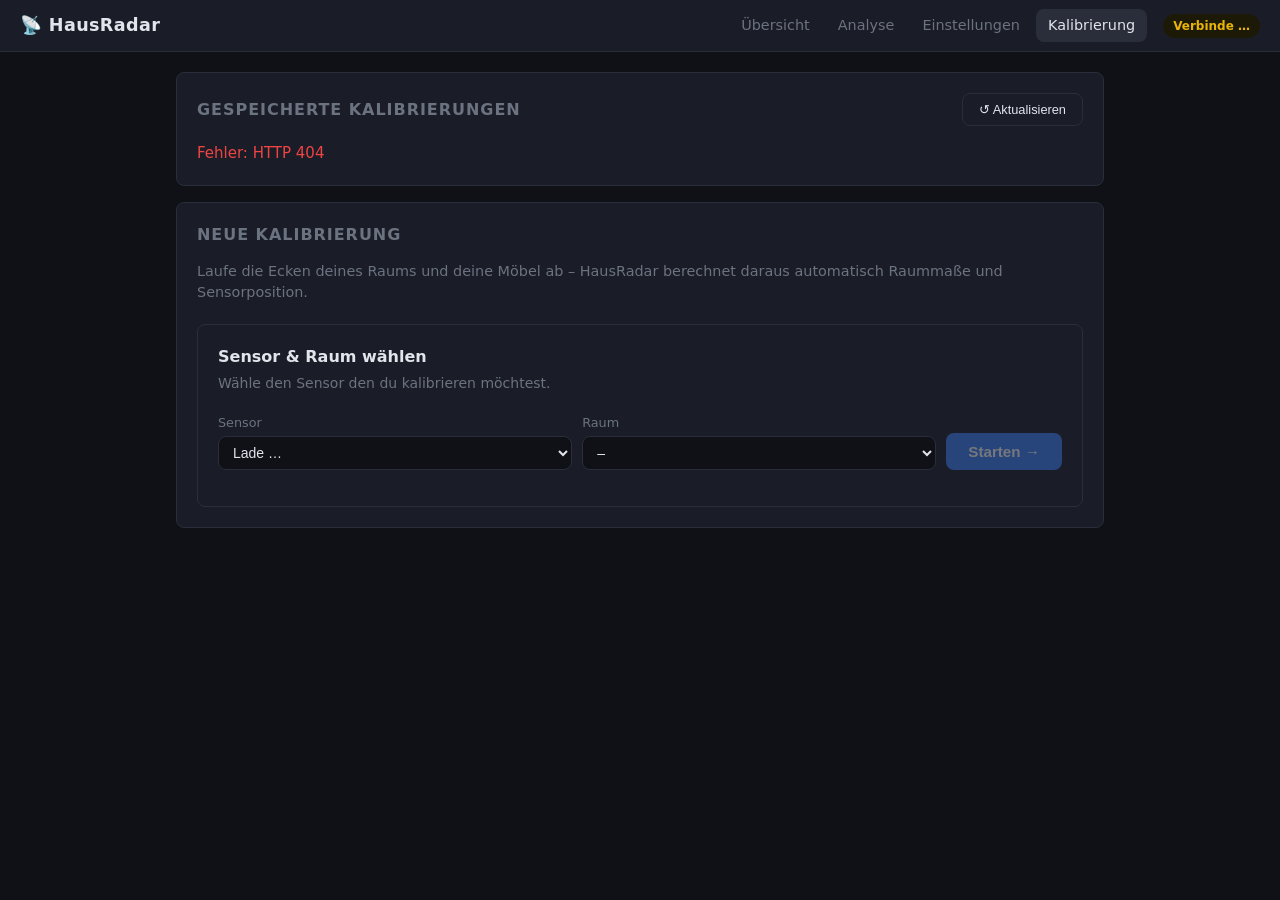
==== web/calibrate.html @ ca1579a5 "feat: Kalibrierungs-Übersicht mit Lösch-Funktion Neue Sektion auf der Kalibrierungs-Seite zeigt alle" ====
<!DOCTYPE html>
<html lang="de">
<head>
  <meta charset="UTF-8" />
  <meta name="viewport" content="width=device-width, initial-scale=1.0" />
  <title>HausRadar – Kalibrierung</title>
  <link rel="stylesheet" href="styles.css" />
</head>
<body>
  <header class="topbar">
    <h1 class="logo">&#x1F4E1; HausRadar</h1>
    <nav>
      <a href="index.html">Übersicht</a>
      <a href="profiles.html">Analyse</a>
      <a href="settings.html">Einstellungen</a>
      <a href="calibrate.html" class="active">Kalibrierung</a>
    </nav>
    <span id="status-badge" class="badge badge--connecting">Verbinde …</span>
  </header>

  <main>

    <!-- ══════════════════════════════════════════════════════════ -->
    <!-- Gespeicherte Kalibrierungen                               -->
    <!-- ══════════════════════════════════════════════════════════ -->
    <section class="card">
      <div style="display:flex;align-items:center;justify-content:space-between;margin-bottom:16px;flex-wrap:wrap;gap:10px">
        <h2 style="margin:0">GESPEICHERTE KALIBRIERUNGEN</h2>
        <button class="btn-secondary" id="btn-reload-overview" style="font-size:.8rem">↺ Aktualisieren</button>
      </div>

      <div id="overview-body">
        <p class="muted">Lade …</p>
      </div>
    </section>

    <!-- ══════════════════════════════════════════════════════════ -->
    <!-- Neue Kalibrierung                                         -->
    <!-- ══════════════════════════════════════════════════════════ -->
    <section class="card">
      <h2>NEUE KALIBRIERUNG</h2>
      <p class="muted" style="margin-bottom:20px">
        Laufe die Ecken deines Raums und deine Möbel ab – HausRadar berechnet
        daraus automatisch Raummaße und Sensorposition.
      </p>

      <!-- ── Schritt 0: Sensor/Raum wählen ── -->
      <div id="step-select" class="wizard-panel">
        <h3>Sensor &amp; Raum wählen</h3>
        <p class="wizard-hint">Wähle den Sensor den du kalibrieren möchtest.</p>
        <div class="add-furniture-form" style="grid-template-columns:1fr 1fr auto">
          <div class="form-group">
            <label class="form-label">Sensor</label>
            <select id="sel-sensor" class="form-select">
              <option value="">Lade …</option>
            </select>
          </div>
          <div class="form-group">
            <label class="form-label">Raum</label>
            <select id="sel-room" class="form-select">
              <option value="">–</option>
            </select>
          </div>
          <div class="form-group">
            <label class="form-label">&nbsp;</label>
            <button id="btn-start" class="btn-mark" disabled>Starten →</button>
          </div>
        </div>
      </div>

      <!-- ── Fortschrittsbalken ── -->
      <div id="wizard-progress" style="display:none; margin: 20px 0">
        <div class="wizard-steps" id="wizard-steps-bar"></div>
      </div>

      <!-- ── Wizard-Inhalte ── -->
      <div id="wizard-body" style="display:none"></div>
    </section>

  </main>

  <script src="api.js"></script>
  <script src="calibrate.js"></script>
</body>
</html>
---- web/styles.css ----
/* ===== Reset & Basis ===== */
*, *::before, *::after { box-sizing: border-box; margin: 0; padding: 0; }

:root {
  --bg:        #0f1117;
  --surface:   #1a1d27;
  --border:    #2a2d3a;
  --text:      #e2e4ec;
  --muted:     #6b7280;
  --accent:    #3b82f6;
  --green:     #22c55e;
  --yellow:    #eab308;
  --red:       #ef4444;
  --orange:    #f97316;
  --radius:    8px;
  --gap:       16px;
}

body {
  background: var(--bg);
  color: var(--text);
  font-family: system-ui, -apple-system, sans-serif;
  font-size: 15px;
  line-height: 1.5;
  min-height: 100vh;
}

a { color: var(--accent); text-decoration: none; }
a:hover { text-decoration: underline; }

/* ===== Topbar ===== */
.topbar {
  display: flex;
  align-items: center;
  gap: var(--gap);
  padding: 0 20px;
  height: 52px;
  background: var(--surface);
  border-bottom: 1px solid var(--border);
  position: sticky;
  top: 0;
  z-index: 100;
}

.logo {
  font-size: 1.1rem;
  font-weight: 700;
  letter-spacing: .02em;
  white-space: nowrap;
  margin-right: auto;
}

.topbar nav { display: flex; gap: 4px; }
.topbar nav a {
  padding: 6px 12px;
  border-radius: var(--radius);
  color: var(--muted);
  font-size: .9rem;
  transition: background .15s, color .15s;
}
.topbar nav a:hover, .topbar nav a.active {
  background: var(--border);
  color: var(--text);
  text-decoration: none;
}

/* ===== Badge ===== */
.badge {
  font-size: .75rem;
  padding: 3px 10px;
  border-radius: 20px;
  font-weight: 600;
  white-space: nowrap;
}
.badge--ok         { background: #14532d; color: var(--green); }
.badge--connecting { background: #1c1a07; color: var(--yellow); }
.badge--error      { background: #3f0b0b; color: var(--red); }

/* ===== Main Layout ===== */
main {
  max-width: 960px;
  margin: 0 auto;
  padding: 20px var(--gap);
  display: flex;
  flex-direction: column;
  gap: var(--gap);
}

/* ===== Card ===== */
.card {
  background: var(--surface);
  border: 1px solid var(--border);
  border-radius: var(--radius);
  padding: 20px;
}
.card h2 {
  font-size: 1rem;
  font-weight: 600;
  margin-bottom: 14px;
  color: var(--muted);
  text-transform: uppercase;
  letter-spacing: .06em;
}

/* ===== Info Grid ===== */
.info-grid {
  display: grid;
  grid-template-columns: max-content 1fr;
  gap: 6px 16px;
  align-items: center;
}
.info-label { color: var(--muted); font-size: .875rem; }
.info-value { font-weight: 500; }

/* ===== Room Grid ===== */
.room-grid {
  display: grid;
  grid-template-columns: repeat(auto-fill, minmax(180px, 1fr));
  gap: 10px;
}

.room-tile {
  background: var(--bg);
  border: 1px solid var(--border);
  border-radius: var(--radius);
  padding: 14px;
  cursor: default;
  transition: border-color .2s;
}
.room-tile:hover { border-color: var(--accent); }
.room-tile__name { font-weight: 600; margin-bottom: 6px; }
.room-tile__meta { font-size: .8rem; color: var(--muted); }
.room-tile__status {
  display: inline-block;
  margin-top: 8px;
  font-size: .75rem;
  padding: 2px 8px;
  border-radius: 20px;
  font-weight: 600;
}

.status--idle    { background: #1a2535; color: #60a5fa; }
.status--active  { background: #14532d; color: var(--green); }
.status--recent  { background: #2d2006; color: var(--yellow); }
.status--offline { background: #3f0b0b; color: var(--red); }

/* ===== Sensor Grid ===== */
.sensor-grid {
  display: grid;
  grid-template-columns: repeat(auto-fill, minmax(220px, 1fr));
  gap: 10px;
}

.sensor-tile {
  background: var(--bg);
  border: 1px solid var(--border);
  border-radius: var(--radius);
  padding: 14px;
}
.sensor-tile__name { font-weight: 600; margin-bottom: 4px; }
.sensor-tile__meta { font-size: .8rem; color: var(--muted); line-height: 1.6; }

/* ===== Muted text ===== */
.muted { color: var(--muted); font-size: .9rem; }

/* ===== Placeholder pages ===== */
.placeholder {
  display: flex;
  flex-direction: column;
  align-items: center;
  justify-content: center;
  gap: 12px;
  min-height: 200px;
  color: var(--muted);
  font-size: 1rem;
  text-align: center;
}
.placeholder .icon { font-size: 2.5rem; }

/* ===== Live-Debug ===== */
.live-header {
  display: flex;
  align-items: center;
  gap: 12px;
  margin-bottom: 10px;
}

.live-counter {
  font-size: .75rem;
  color: var(--muted);
  font-weight: 400;
  margin-left: 6px;
}

.debug-json {
  background: var(--bg);
  border: 1px solid var(--border);
  border-radius: var(--radius);
  padding: 12px;
  font-size: .75rem;
  line-height: 1.5;
  color: #a5b4fc;
  overflow-x: auto;
  max-height: 320px;
  overflow-y: auto;
  white-space: pre;
  font-family: "Menlo", "Monaco", "Consolas", monospace;
}

/* ===== SVG Grundriss ===== */
.floorplan-wrap {
  background: #0a0d14;
  border-radius: var(--radius);
  overflow-x: auto;
  -webkit-overflow-scrolling: touch;
}

.floorplan-svg {
  display: block;
  width: 100%;
  height: auto;
  min-width: 320px;
}

/* Hintergrund */
.fp-bg { fill: #0a0d14; }

/* Raumrechtecke */
.room-rect {
  stroke-width: 1.5;
  transition: fill .35s ease, stroke .35s ease, stroke-width .35s ease;
}
.room-idle    { fill: #111827; stroke: #374151; }
.room-active  { fill: #052e16; stroke: #22c55e; stroke-width: 2; }
.room-recent  { fill: #1c1305; stroke: #ca8a04; }
.room-offline { fill: #1c0505; stroke: #ef4444; }

/* Raumname */
.room-label {
  font: 600 9px/1 system-ui, -apple-system, sans-serif;
  fill: #d1d5db;
  pointer-events: none;
  user-select: none;
}

/* Zonen */
.zone-rect {
  fill: rgba(255,255,255,.03);
  stroke: #4b5563;
  stroke-width: .7;
  stroke-dasharray: 3 2;
}
.zone-label {
  font: 6.5px/1 system-ui, sans-serif;
  fill: #6b7280;
  pointer-events: none;
  user-select: none;
}

/* Sensormarkierungen */
.sensor-dot {
  fill: #164e63;
  stroke: #22d3ee;
  stroke-width: 1;
}
.sensor-arrow {
  fill: #22d3ee;
  opacity: .75;
}

/* Bewegungsspuren */
.trail-line {
  fill: none;
  stroke: #4ade80;
  stroke-linecap: round;
  stroke-linejoin: round;
}
.trail-line--old { stroke-width: 1;   opacity: .12; }
.trail-line--new { stroke-width: 1.5; opacity: .45; }

/* Zielpunkte */
.target-dot  { fill: #4ade80; }
.target-ring {
  fill: none;
  stroke: #4ade80;
  stroke-width: 1;
  opacity: .35;
}

/* Legende */
.fp-legend {
  display: flex;
  flex-wrap: wrap;
  gap: 8px 18px;
  margin-top: 12px;
  font-size: .8rem;
  color: var(--muted);
}
.fp-legend-item {
  display: flex;
  align-items: center;
  gap: 6px;
}
.fp-legend-dot {
  width: 12px;
  height: 12px;
  border-radius: 2px;
  flex-shrink: 0;
  border: 1px solid transparent;
}
.fp-legend-idle    { background: #111827; border-color: #374151; }
.fp-legend-active  { background: #052e16; border-color: #22c55e; }
.fp-legend-recent  { background: #1c1305; border-color: #ca8a04; }
.fp-legend-offline { background: #1c0505; border-color: #ef4444; }

/* ===== Profile-Filter ===== */
.profile-filters {
  display: flex;
  flex-wrap: wrap;
  gap: 16px;
  align-items: center;
}
.filter-group  { display: flex; align-items: center; gap: 10px; }
.filter-label  { color: var(--muted); font-size: .875rem; white-space: nowrap; }
.btn-group     { display: flex; gap: 4px; }
.btn {
  padding: 5px 12px;
  border-radius: var(--radius);
  border: 1px solid var(--border);
  background: transparent;
  color: var(--muted);
  font-size: .85rem;
  cursor: pointer;
  transition: background .15s, color .15s, border-color .15s;
}
.btn:hover  { background: var(--border); color: var(--text); }
.btn.active { background: var(--accent); border-color: var(--accent); color: #fff; }
.filter-select {
  padding: 5px 10px;
  border-radius: var(--radius);
  border: 1px solid var(--border);
  background: var(--bg);
  color: var(--text);
  font-size: .875rem;
  cursor: pointer;
}

/* ===== Stunden-Balkendiagramm ===== */
.bar-chart {
  display: flex;
  align-items: flex-end;
  gap: 3px;
  height: 140px;
  padding-bottom: 22px;
  position: relative;
}
.bar-col {
  flex: 1;
  display: flex;
  flex-direction: column;
  align-items: center;
  justify-content: flex-end;
  height: 100%;
  position: relative;
}
.bar-fill {
  width: 100%;
  min-height: 2px;
  background: var(--accent);
  border-radius: 2px 2px 0 0;
  transition: height .3s ease;
  opacity: .85;
}
.bar-label {
  position: absolute;
  bottom: -20px;
  font-size: .65rem;
  color: var(--muted);
}

/* ===== Horizontale Balken (Räume / Zonen) ===== */
.hbar-chart  { display: flex; flex-direction: column; gap: 8px; }
.hbar-row    { display: grid; grid-template-columns: 110px 1fr 100px; align-items: center; gap: 10px; }
.hbar-label  { font-size: .85rem; color: var(--text); white-space: nowrap; overflow: hidden; text-overflow: ellipsis; }
.hbar-track  { background: var(--bg); border-radius: 3px; height: 10px; overflow: hidden; }
.hbar-fill   { height: 100%; background: var(--accent); border-radius: 3px; transition: width .3s ease; opacity: .8; }
.hbar-meta   { font-size: .78rem; color: var(--muted); text-align: right; }

/* ===== Heatmap ===== */
.hm-grid {
  display: grid;
  grid-template-columns: 28px repeat(24, 1fr);
  gap: 2px;
  overflow-x: auto;
  min-width: 420px;
}
.hm-corner      { }
.hm-hour-label  { font-size: .6rem; color: var(--muted); text-align: center; padding-bottom: 2px; }
.hm-day-label   { font-size: .7rem; color: var(--muted); display: flex; align-items: center; }
.hm-cell {
  aspect-ratio: 1;
  border-radius: 2px;
  background: rgba(34, 197, 94, var(--i, 0));
  border: 1px solid rgba(255,255,255,.04);
  min-width: 0;
}
.hm-cell:hover  { outline: 1px solid var(--accent); cursor: default; }
.hm-legend {
  display: flex;
  align-items: center;
  gap: 8px;
  margin-top: 8px;
  font-size: .75rem;
  color: var(--muted);
}
.hm-legend-bar {
  flex: 1;
  max-width: 120px;
  height: 8px;
  border-radius: 3px;
  background: linear-gradient(to right, rgba(34,197,94,.1), rgba(34,197,94,1));
}
.hm-legend-label { white-space: nowrap; }

/* ===== Sessions-Tabelle ===== */
.sessions-table {
  width: 100%;
  border-collapse: collapse;
  font-size: .875rem;
}
.sessions-table th {
  text-align: left;
  color: var(--muted);
  font-size: .75rem;
  text-transform: uppercase;
  letter-spacing: .05em;
  padding: 0 8px 8px 0;
  border-bottom: 1px solid var(--border);
}
.sessions-table td {
  padding: 7px 8px 7px 0;
  border-bottom: 1px solid rgba(255,255,255,.04);
  vertical-align: middle;
}
.sessions-table tr:last-child td { border-bottom: none; }

/* ===== Settings ===== */
.health-grid {
  display: grid;
  grid-template-columns: 1fr 1fr;
  gap: 2px 0;
}
.health-row {
  display: contents;
}
.health-label {
  padding: 8px 16px 8px 0;
  color: var(--muted);
  font-size: .875rem;
  border-bottom: 1px solid rgba(255,255,255,.04);
}
.health-value {
  padding: 8px 0;
  font-size: .9rem;
  border-bottom: 1px solid rgba(255,255,255,.04);
  display: flex;
  align-items: center;
  gap: 6px;
}
.dot {
  display: inline-block;
  width: 8px; height: 8px;
  border-radius: 50%;
  flex-shrink: 0;
}
.dot--ok  { background: var(--green); box-shadow: 0 0 4px var(--green); }
.dot--off { background: var(--red);   box-shadow: 0 0 4px var(--red); }

.chip-row { margin-top: 6px; display: flex; flex-wrap: wrap; gap: 4px; }
.chip {
  display: inline-block;
  padding: 2px 8px;
  border-radius: 10px;
  font-size: .75rem;
  background: rgba(255,255,255,.07);
  color: var(--muted);
}

.resources-list {
  list-style: none;
  padding: 0; margin: 0;
  display: flex; flex-direction: column; gap: 10px;
}
.resources-list a {
  color: var(--accent);
  text-decoration: none;
  font-size: .9rem;
}
.resources-list a:hover { text-decoration: underline; }

.error-text { color: var(--red); }

/* ===== Möbel im Grundriss ===== */
.furniture-rect {
  fill-opacity: .25;
  stroke-opacity: .7;
  stroke-width: .8;
}
.furniture-sofa    { fill: #92400e; stroke: #d97706; }
.furniture-chair   { fill: #78350f; stroke: #b45309; }
.furniture-table   { fill: #44403c; stroke: #78716c; }
.furniture-desk    { fill: #3f3f46; stroke: #71717a; }
.furniture-bed     { fill: #1e3a5f; stroke: #3b82f6; }
.furniture-cabinet { fill: #374151; stroke: #6b7280; }
.furniture-other   { fill: #374151; stroke: #6b7280; }
.furniture-label {
  font: 5.5px/1 system-ui, sans-serif;
  fill: #9ca3af;
  pointer-events: none;
  user-select: none;
}

/* ===== Kalibrierungs-Wizard ===== */
.calibration-wizard {
  display: flex;
  flex-direction: column;
  gap: 20px;
}
.wizard-steps {
  display: flex;
  gap: 0;
  margin-bottom: 4px;
  overflow-x: auto;
}
.wizard-step {
  display: flex;
  align-items: center;
  gap: 0;
  flex-shrink: 0;
}
.wizard-step-dot {
  width: 28px; height: 28px;
  border-radius: 50%;
  border: 2px solid var(--border);
  background: var(--bg);
  color: var(--muted);
  font-size: .78rem;
  font-weight: 700;
  display: flex;
  align-items: center;
  justify-content: center;
  flex-shrink: 0;
  transition: all .2s;
}
.wizard-step-dot.done    { background: #14532d; border-color: var(--green); color: var(--green); }
.wizard-step-dot.active  { background: #1e3a5f; border-color: var(--accent); color: var(--accent); }
.wizard-step-line {
  width: 24px; height: 2px;
  background: var(--border);
  flex-shrink: 0;
}
.wizard-step-label {
  display: none;
}

.wizard-panel {
  background: var(--surface);
  border: 1px solid var(--border);
  border-radius: var(--radius);
  padding: 20px;
}
.wizard-panel h3 {
  font-size: 1rem;
  font-weight: 700;
  margin-bottom: 4px;
}
.wizard-hint {
  color: var(--muted);
  font-size: .875rem;
  margin-bottom: 16px;
  line-height: 1.5;
}

/* Raum-Diagram für Kalibrierung */
.room-diagram {
  display: block;
  width: 100%;
  max-width: 320px;
  height: 180px;
  margin: 0 auto 16px;
}

/* Live-Position Anzeige */
.live-pos {
  display: flex;
  gap: 12px;
  align-items: center;
  padding: 10px 14px;
  background: rgba(255,255,255,.04);
  border-radius: var(--radius);
  font-size: .875rem;
  margin-bottom: 14px;
}
.live-pos-dot {
  width: 10px; height: 10px;
  border-radius: 50%;
  background: var(--green);
  box-shadow: 0 0 6px var(--green);
  flex-shrink: 0;
  animation: pulse-dot 1.2s infinite;
}
@keyframes pulse-dot {
  0%, 100% { opacity: 1; }
  50%       { opacity: .4; }
}
.live-pos-dot.offline { background: var(--red); box-shadow: 0 0 6px var(--red); animation: none; }

/* Markierungsknopf */
.btn-mark {
  padding: 10px 22px;
  background: var(--accent);
  color: #fff;
  border: none;
  border-radius: var(--radius);
  font-size: .95rem;
  font-weight: 600;
  cursor: pointer;
  transition: background .15s, opacity .15s;
}
.btn-mark:hover    { background: #2563eb; }
.btn-mark:disabled { opacity: .4; cursor: not-allowed; }

/* Ergebnis-Vorschau */
.result-grid {
  display: grid;
  grid-template-columns: 1fr 1fr;
  gap: 10px;
  margin: 16px 0;
}
.result-item {
  background: rgba(255,255,255,.04);
  border-radius: var(--radius);
  padding: 12px 14px;
}
.result-item-label {
  font-size: .75rem;
  color: var(--muted);
  text-transform: uppercase;
  letter-spacing: .05em;
  margin-bottom: 4px;
}
.result-item-value {
  font-size: 1.2rem;
  font-weight: 700;
  color: var(--text);
}

/* Möbel-Liste */
.furniture-list {
  display: flex;
  flex-direction: column;
  gap: 8px;
  margin-bottom: 16px;
}
.furniture-item {
  display: flex;
  align-items: center;
  justify-content: space-between;
  padding: 10px 14px;
  background: rgba(255,255,255,.04);
  border: 1px solid var(--border);
  border-radius: var(--radius);
  font-size: .875rem;
}
.furniture-item-info { display: flex; flex-direction: column; gap: 2px; }
.furniture-item-name { font-weight: 600; }
.furniture-item-meta { font-size: .78rem; color: var(--muted); }
.furniture-item-status {
  font-size: .75rem;
  padding: 2px 8px;
  border-radius: 10px;
  background: rgba(255,255,255,.06);
  color: var(--muted);
}
.furniture-item-status.done { background: #14532d; color: var(--green); }

/* Möbel hinzufügen Form */
.add-furniture-form {
  display: grid;
  grid-template-columns: 1fr 1fr auto;
  gap: 10px;
  margin-bottom: 16px;
  align-items: end;
}
.form-group { display: flex; flex-direction: column; gap: 4px; }
.form-label { font-size: .8rem; color: var(--muted); }
.form-input, .form-select {
  padding: 7px 10px;
  background: var(--bg);
  border: 1px solid var(--border);
  border-radius: var(--radius);
  color: var(--text);
  font-size: .875rem;
}
.form-input:focus, .form-select:focus {
  outline: none;
  border-color: var(--accent);
}

.btn-secondary {
  padding: 8px 16px;
  background: transparent;
  color: var(--text);
  border: 1px solid var(--border);
  border-radius: var(--radius);
  font-size: .875rem;
  cursor: pointer;
  transition: background .15s;
}
.btn-secondary:hover { background: var(--border); }

.btn-success {
  padding: 10px 24px;
  background: #15803d;
  color: #fff;
  border: none;
  border-radius: var(--radius);
  font-size: .95rem;
  font-weight: 600;
  cursor: pointer;
  transition: background .15s;
}
.btn-success:hover    { background: #166534; }
.btn-success:disabled { opacity: .4; cursor: not-allowed; }

.save-result {
  padding: 16px;
  background: #052e16;
  border: 1px solid #22c55e;
  border-radius: var(--radius);
  font-size: .9rem;
}
.save-result p { margin-bottom: 6px; }
.save-result code {
  display: inline-block;
  padding: 3px 8px;
  background: rgba(0,0,0,.3);
  border-radius: 4px;
  font-family: monospace;
  font-size: .85rem;
  color: #86efac;
}

/* ===== Mobile ===== */
@media (max-width: 600px) {
  .topbar { gap: 8px; padding: 0 12px; }
  .logo { font-size: 1rem; }
  .topbar nav a { padding: 5px 8px; font-size: .8rem; }
  main { padding: 12px; }
  .room-grid, .sensor-grid { grid-template-columns: 1fr 1fr; }
  .fp-legend { gap: 6px 14px; font-size: .75rem; }
  .hbar-row { grid-template-columns: 80px 1fr 70px; }
  .profile-filters { gap: 10px; }
  .sessions-table th:nth-child(3),
  .sessions-table td:nth-child(3) { display: none; }
}
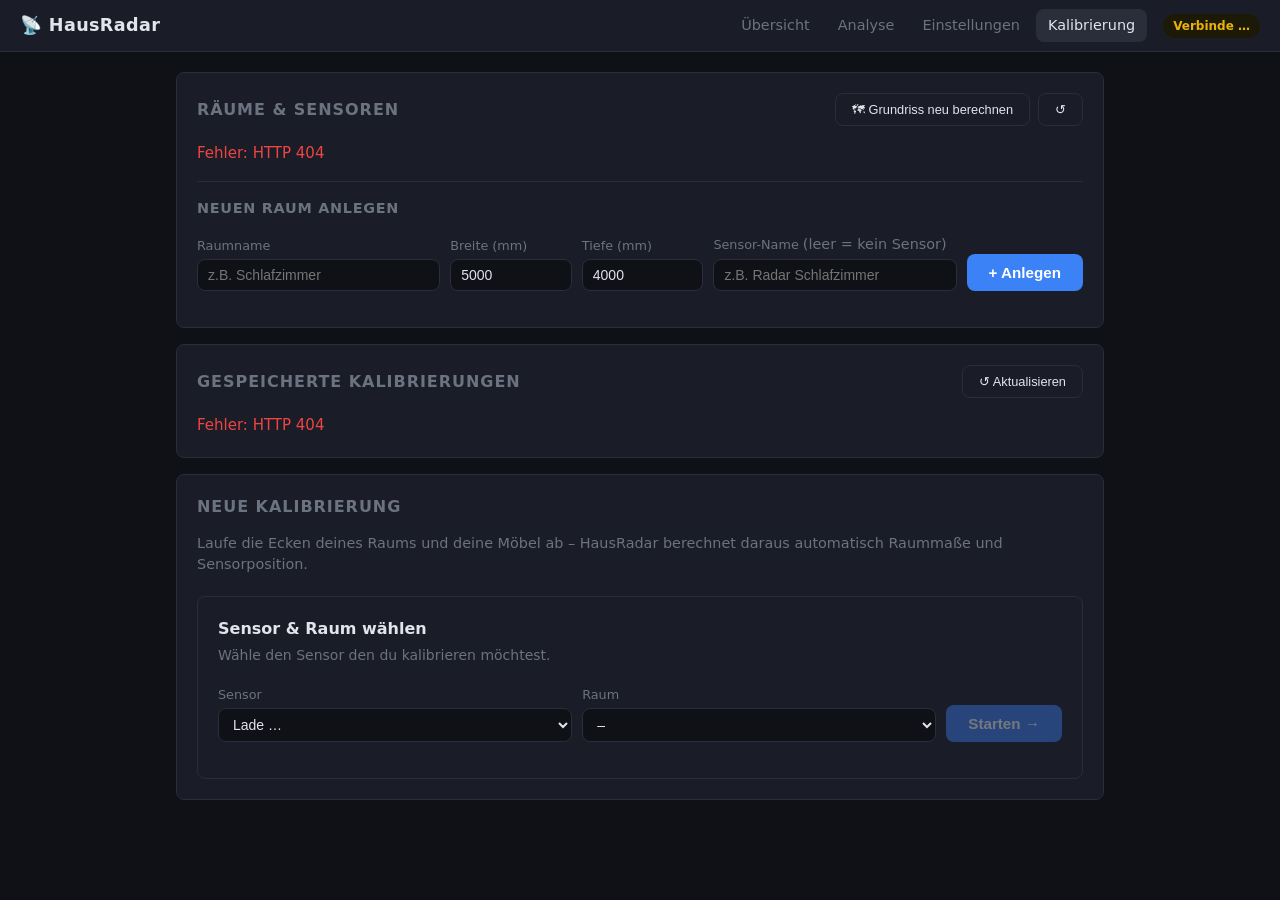
==== commit dc8b7d0c: "feat: Raum-/Sensor-Verwaltung, Inline-Editing und Auto-Layout-Engine Kalibrierung: - PATCH-Endpunkte" ====
--- a/web/calibrate.html
+++ b/web/calibrate.html
@@ -19,6 +19,63 @@
   </header>
 
   <main>
+
+    <!-- ══════════════════════════════════════════════════════════ -->
+    <!-- Räume & Sensoren verwalten                                -->
+    <!-- ══════════════════════════════════════════════════════════ -->
+    <section class="card">
+      <div style="display:flex;align-items:center;justify-content:space-between;
+                  margin-bottom:16px;flex-wrap:wrap;gap:10px">
+        <h2 style="margin:0">RÄUME &amp; SENSOREN</h2>
+        <div style="display:flex;gap:8px;flex-wrap:wrap">
+          <button class="btn-secondary" id="btn-layout" style="font-size:.8rem"
+            title="Berechnet SVG-Positionen aller Räume aus Türverbindungen neu">
+            🗺 Grundriss neu berechnen
+          </button>
+          <button class="btn-secondary" id="btn-reload-rooms" style="font-size:.8rem">↺</button>
+        </div>
+      </div>
+
+      <!-- Raumliste -->
+      <div id="rooms-mgmt-body">
+        <p class="muted">Lade …</p>
+      </div>
+
+      <!-- Neuen Raum anlegen -->
+      <div style="border-top:1px solid var(--border);padding-top:16px;margin-top:16px">
+        <h3 style="margin:0 0 12px;font-size:.9rem;text-transform:uppercase;
+                   letter-spacing:.05em;color:var(--muted)">Neuen Raum anlegen</h3>
+        <div class="add-furniture-form"
+             style="grid-template-columns:2fr 1fr 1fr 2fr auto;align-items:end">
+          <div class="form-group">
+            <label class="form-label">Raumname</label>
+            <input id="new-room-name" class="form-input" type="text"
+                   placeholder="z.B. Schlafzimmer">
+          </div>
+          <div class="form-group">
+            <label class="form-label">Breite (mm)</label>
+            <input id="new-room-width" class="form-input" type="number"
+                   value="5000" min="500" max="30000" step="100">
+          </div>
+          <div class="form-group">
+            <label class="form-label">Tiefe (mm)</label>
+            <input id="new-room-height" class="form-input" type="number"
+                   value="4000" min="500" max="30000" step="100">
+          </div>
+          <div class="form-group">
+            <label class="form-label">Sensor-Name <span class="muted">(leer = kein Sensor)</span></label>
+            <input id="new-room-sensor" class="form-input" type="text"
+                   placeholder="z.B. Radar Schlafzimmer">
+          </div>
+          <div class="form-group">
+            <label class="form-label">&nbsp;</label>
+            <button id="btn-create-room" class="btn-mark"
+                    style="white-space:nowrap">+ Anlegen</button>
+          </div>
+        </div>
+        <div id="create-room-result" style="margin-top:10px"></div>
+      </div>
+    </section>
 
     <!-- ══════════════════════════════════════════════════════════ -->
     <!-- Gespeicherte Kalibrierungen                               -->
--- a/web/styles.css
+++ b/web/styles.css
@@ -500,6 +500,22 @@
 
 .error-text { color: var(--red); }
 
+/* ===== Türen im Grundriss ===== */
+.door-gap    { fill: #0a0d14; }   /* Hintergrundfarbe – überdeckt Wandlinie */
+.door-symbol {
+  fill: none;
+  stroke: #6366f1;
+  stroke-width: 1;
+  stroke-dasharray: 2 1;
+  opacity: .85;
+}
+.door-label {
+  font: 5px/1 system-ui, sans-serif;
+  fill: #818cf8;
+  pointer-events: none;
+  user-select: none;
+}
+
 /* ===== Möbel im Grundriss ===== */
 .furniture-rect {
   fill-opacity: .25;
@@ -751,6 +767,25 @@
   color: #86efac;
 }
 
+/* ===== Inline-Edit-Icon ===== */
+.btn-edit-icon {
+  padding: 2px 6px;
+  background: transparent;
+  color: var(--muted);
+  border: 1px solid transparent;
+  border-radius: 4px;
+  font-size: .78rem;
+  cursor: pointer;
+  line-height: 1;
+  transition: background .12s, border-color .12s, color .12s;
+  flex-shrink: 0;
+}
+.btn-edit-icon:hover {
+  background: var(--border);
+  border-color: var(--border);
+  color: var(--text);
+}
+
 /* ===== Mobile ===== */
 @media (max-width: 600px) {
   .topbar { gap: 8px; padding: 0 12px; }
@@ -763,4 +798,9 @@
   .profile-filters { gap: 10px; }
   .sessions-table th:nth-child(3),
   .sessions-table td:nth-child(3) { display: none; }
-}
+  /* Neuer-Raum-Formular: auf mobil einspaltiger Stack */
+  #form-create-room-grid,
+  .add-furniture-form[style*="grid-template-columns:2fr"] {
+    grid-template-columns: 1fr !important;
+  }
+}
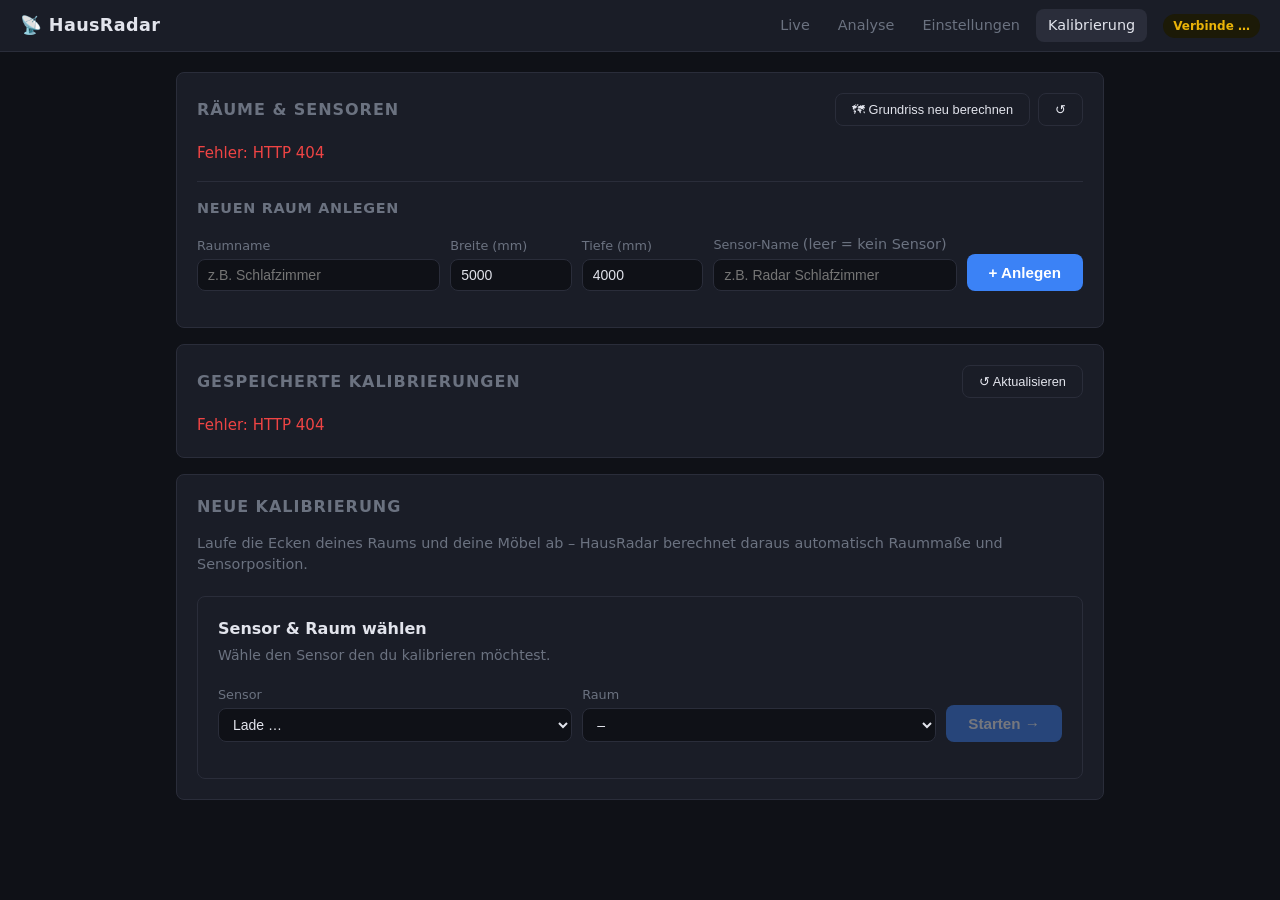
==== commit 557cc349: "v1.1.8 – Webseite vereinfacht und neu strukturiert - Live-Seite (index.html): auf reinen Grundriss r" ====
--- a/web/calibrate.html
+++ b/web/calibrate.html
@@ -10,7 +10,7 @@
   <header class="topbar">
     <h1 class="logo">&#x1F4E1; HausRadar</h1>
     <nav>
-      <a href="index.html">Übersicht</a>
+      <a href="index.html">Live</a>
       <a href="profiles.html">Analyse</a>
       <a href="settings.html">Einstellungen</a>
       <a href="calibrate.html" class="active">Kalibrierung</a>
--- a/web/styles.css
+++ b/web/styles.css
@@ -50,6 +50,16 @@
   margin-right: auto;
 }
 
+.version-badge {
+  font-size: .6rem;
+  font-weight: 400;
+  color: var(--muted);
+  vertical-align: middle;
+  margin-left: 7px;
+  letter-spacing: .03em;
+  opacity: .8;
+}
+
 .topbar nav { display: flex; gap: 4px; }
 .topbar nav a {
   padding: 6px 12px;
@@ -156,9 +166,128 @@
   border: 1px solid var(--border);
   border-radius: var(--radius);
   padding: 14px;
+  transition: border-color .3s, box-shadow .3s;
+}
+.sensor-tile--flash {
+  border-color: var(--green);
+  box-shadow: 0 0 12px rgba(34,197,94,.35);
+}
+.sensor-tile__header {
+  display: flex;
+  align-items: center;
+  justify-content: space-between;
+  gap: 8px;
+  margin-bottom: 6px;
 }
 .sensor-tile__name { font-weight: 600; margin-bottom: 4px; }
-.sensor-tile__meta { font-size: .8rem; color: var(--muted); line-height: 1.6; }
+.sensor-tile__meta { font-size: .8rem; color: var(--muted); line-height: 1.7; }
+
+.mqtt-topic { display: block; margin-top: 4px; }
+.mqtt-topic code {
+  font-size: .72rem;
+  background: var(--surface);
+  border: 1px solid var(--border);
+  border-radius: 4px;
+  padding: 1px 5px;
+  color: var(--text);
+  user-select: all;
+}
+
+.btn-identify {
+  font-size: .72rem;
+  padding: 3px 8px;
+  background: transparent;
+  border: 1px solid var(--border);
+  border-radius: 4px;
+  color: var(--muted);
+  cursor: pointer;
+  white-space: nowrap;
+  flex-shrink: 0;
+}
+.btn-identify:hover { border-color: var(--accent); color: var(--accent); }
+
+/* Raum-Layout-Editor */
+.room-layout-overlay {
+  position: fixed;
+  inset: 0;
+  background: rgba(0,0,0,.65);
+  display: flex;
+  align-items: center;
+  justify-content: center;
+  z-index: 200;
+  padding: 16px;
+}
+.room-layout-modal {
+  background: var(--surface);
+  border: 1px solid var(--border);
+  border-radius: var(--radius);
+  display: flex;
+  flex-direction: column;
+  gap: 14px;
+  padding: 20px;
+  max-width: 800px;
+  width: 100%;
+  max-height: calc(100vh - 32px);
+  overflow: auto;
+}
+.room-layout-title {
+  font-size: 1rem;
+  font-weight: 700;
+  flex-shrink: 0;
+}
+.room-layout-hint {
+  font-size: .78rem;
+  color: var(--muted);
+  margin: 0;
+  flex: 1;
+}
+.room-layout-footer {
+  display: flex;
+  align-items: center;
+  gap: 10px;
+  flex-wrap: wrap;
+  flex-shrink: 0;
+  border-top: 1px solid var(--border);
+  padding-top: 12px;
+  margin-top: 4px;
+}
+
+/* Identifizier-Modal */
+.identify-overlay {
+  position: fixed;
+  inset: 0;
+  background: rgba(0,0,0,.6);
+  display: flex;
+  align-items: center;
+  justify-content: center;
+  z-index: 200;
+}
+.identify-box {
+  background: var(--surface);
+  border: 1px solid var(--border);
+  border-radius: var(--radius);
+  padding: 28px 32px;
+  max-width: 420px;
+  width: 90%;
+  display: flex;
+  flex-direction: column;
+  gap: 14px;
+}
+.identify-box__title {
+  font-size: 1.1rem;
+  font-weight: 700;
+}
+.identify-status {
+  background: var(--bg);
+  border-radius: var(--radius);
+  padding: 12px 16px;
+  font-size: .9rem;
+}
+.identify-detail {
+  font-size: .85rem;
+  color: var(--muted);
+  line-height: 1.6;
+}
 
 /* ===== Muted text ===== */
 .muted { color: var(--muted); font-size: .9rem; }
@@ -271,20 +400,123 @@
 /* Bewegungsspuren */
 .trail-line {
   fill: none;
-  stroke: #4ade80;
+  /* stroke wird per inline-style gesetzt (Personen-Farbe) */
   stroke-linecap: round;
   stroke-linejoin: round;
 }
-.trail-line--old { stroke-width: 1;   opacity: .12; }
-.trail-line--new { stroke-width: 1.5; opacity: .45; }
-
-/* Zielpunkte */
-.target-dot  { fill: #4ade80; }
+.trail-line--old { stroke-width: 1;   opacity: .15; }
+.trail-line--new { stroke-width: 1.5; opacity: .50; }
+
+/* Zielpunkte – fill/stroke werden per inline-style gesetzt */
+.target-dot  { }
 .target-ring {
   fill: none;
-  stroke: #4ade80;
   stroke-width: 1;
-  opacity: .35;
+  opacity: .40;
+}
+
+/* ===== Floorplan Edit-Modus ===== */
+
+/* Karten-Header mit Titel + Button nebeneinander */
+.card-header-row {
+  display: flex;
+  align-items: center;
+  justify-content: space-between;
+  margin-bottom: 14px;
+}
+.card-header-row h2 {
+  margin-bottom: 0;
+}
+
+/* Draggable-Gruppen im Edit-Modus */
+.fp-edit-mode .fp-draggable {
+  cursor: grab;
+}
+.fp-edit-mode .fp-draggable:active {
+  cursor: grabbing;
+}
+
+/* Möbel: gestrichelte Highlight-Umrandung im Edit-Modus */
+.fp-edit-mode .fp-draggable[data-drag="furniture"] rect {
+  stroke:           var(--accent);
+  stroke-width:     1.5;
+  stroke-dasharray: 4 2;
+  opacity: .9;
+}
+.fp-edit-mode .fp-draggable[data-drag="furniture"]:hover rect {
+  stroke: var(--yellow);
+}
+
+/* Türen: Highlight auf dem Türsymbol */
+.fp-edit-mode .fp-draggable[data-drag="door"] .door-symbol {
+  stroke:           var(--accent);
+  stroke-width:     1.5;
+  stroke-dasharray: 3 2;
+}
+.fp-edit-mode .fp-draggable[data-drag="door"]:hover .door-symbol {
+  stroke: var(--yellow);
+}
+
+/* Rotations-Handle (Ecke oben rechts des Möbelstücks, nur im Edit-Modus) */
+.fp-rot-handle {
+  display: none;
+  fill:         var(--accent);
+  stroke:       #fff;
+  stroke-width: 1;
+  cursor:       pointer;
+  opacity:      0.85;
+}
+.fp-rot-handle-icon {
+  display: none;
+  fill:     #fff;
+  font-weight: bold;
+  user-select: none;
+}
+.fp-edit-mode .fp-rot-handle,
+.fp-edit-mode .fp-rot-handle-icon {
+  display: block;
+}
+.fp-edit-mode .fp-rot-handle:hover {
+  fill:    var(--yellow);
+  opacity: 1;
+}
+
+/* Edit-Button: aktiver Zustand */
+.btn--edit-active {
+  border-color: var(--green);
+  color:        var(--green);
+}
+.btn--edit-active:hover {
+  background:   rgba(34, 197, 94, 0.1);
+  border-color: var(--green);
+  color:        var(--green);
+}
+
+/* Toast-Benachrichtigung (Speichern-Feedback) */
+.fp-toast {
+  position: fixed;
+  bottom: 28px;
+  left: 50%;
+  transform: translateX(-50%) translateY(80px);
+  background: var(--surface);
+  border: 1px solid var(--green);
+  color: var(--green);
+  padding: 8px 20px;
+  border-radius: var(--radius);
+  font-size: .85rem;
+  pointer-events: none;
+  z-index: 9999;
+  transition: transform .22s ease, opacity .22s ease;
+  opacity: 0;
+  white-space: nowrap;
+}
+.fp-toast--visible {
+  transform: translateX(-50%) translateY(0);
+  opacity: 1;
+}
+.fp-toast--error {
+  border-color: var(--red);
+  color:        var(--red);
 }
 
 /* Legende */
@@ -313,6 +545,48 @@
 .fp-legend-recent  { background: #1c1305; border-color: #ca8a04; }
 .fp-legend-offline { background: #1c0505; border-color: #ef4444; }
 
+/* ===== Raumstatus-Leiste (index.html) ===== */
+.room-status-bar {
+  display: flex;
+  flex-wrap: wrap;
+  gap: 8px;
+  margin: 12px 0 4px;
+}
+
+.room-pill {
+  display: inline-flex;
+  align-items: center;
+  gap: 6px;
+  padding: 5px 12px;
+  border-radius: 20px;
+  font-size: .82rem;
+  font-weight: 500;
+  border: 1px solid transparent;
+  transition: opacity .3s;
+}
+
+.room-pill__dot {
+  width: 7px;
+  height: 7px;
+  border-radius: 50%;
+  flex-shrink: 0;
+}
+
+.room-pill__label {
+  font-size: .74rem;
+  font-weight: 400;
+  opacity: .8;
+}
+
+.room-pill--idle    { background: #111827; border-color: #2d3a50; color: #60a5fa; }
+.room-pill--idle    .room-pill__dot { background: #374151; }
+.room-pill--active  { background: #052e16; border-color: #15803d; color: #4ade80; }
+.room-pill--active  .room-pill__dot { background: #22c55e; }
+.room-pill--recent  { background: #1c1305; border-color: #92400e; color: var(--yellow); }
+.room-pill--recent  .room-pill__dot { background: var(--yellow); }
+.room-pill--offline { background: #1c0505; border-color: #7f1d1d; color: #f87171; }
+.room-pill--offline .room-pill__dot { background: var(--red); }
+
 /* ===== Profile-Filter ===== */
 .profile-filters {
   display: flex;
@@ -335,6 +609,7 @@
 }
 .btn:hover  { background: var(--border); color: var(--text); }
 .btn.active { background: var(--accent); border-color: var(--accent); color: #fff; }
+.btn-sm     { padding: 4px 10px; font-size: .8rem; }
 .filter-select {
   padding: 5px 10px;
   border-radius: var(--radius);
@@ -499,6 +774,131 @@
 .resources-list a:hover { text-decoration: underline; }
 
 .error-text { color: var(--red); }
+
+/* ===== Provisioning Guide ===== */
+.prov-select {
+  background: var(--surface);
+  color: var(--text);
+  border: 1px solid var(--border);
+  border-radius: var(--radius);
+  padding: 7px 10px;
+  font-size: .9rem;
+  min-width: 260px;
+  cursor: pointer;
+}
+.prov-select:focus { outline: 2px solid var(--accent); }
+
+.code-block {
+  display: block;
+  background: #0a0d14;
+  border: 1px solid var(--border);
+  border-radius: 5px;
+  padding: 8px 12px;
+  font-family: monospace;
+  font-size: .8rem;
+  color: #93c5fd;
+  margin: 6px 0;
+  white-space: pre;
+}
+
+.prov-ssid {
+  display: inline-block;
+  margin: 6px 0;
+  font-size: 1rem;
+  color: var(--text);
+}
+
+.prov-guide-header {
+  font-size: .875rem;
+  color: var(--muted);
+  margin-bottom: 14px;
+  padding-bottom: 10px;
+  border-bottom: 1px solid var(--border);
+}
+
+.prov-steps { display: flex; flex-direction: column; gap: 14px; }
+
+.prov-step {
+  display: flex;
+  gap: 14px;
+  align-items: flex-start;
+}
+
+.prov-step__num {
+  flex-shrink: 0;
+  width: 28px; height: 28px;
+  background: var(--accent);
+  color: #fff;
+  border-radius: 50%;
+  display: flex; align-items: center; justify-content: center;
+  font-weight: 700; font-size: .85rem;
+  margin-top: 2px;
+}
+
+.prov-step__title {
+  font-weight: 600;
+  margin-bottom: 4px;
+  font-size: .95rem;
+}
+
+.prov-step__text {
+  font-size: .845rem;
+  color: var(--muted);
+  line-height: 1.65;
+}
+
+.prov-table {
+  margin-top: 8px;
+  border-collapse: collapse;
+  font-size: .82rem;
+}
+.prov-table td {
+  padding: 3px 10px 3px 0;
+  vertical-align: middle;
+}
+.prov-table td:first-child {
+  color: var(--muted);
+  min-width: 140px;
+}
+
+.prov-id {
+  background: var(--border);
+  border-radius: 3px;
+  padding: 1px 6px;
+  font-size: .82rem;
+  color: var(--text);
+}
+
+.btn-copy {
+  background: none;
+  border: 1px solid var(--border);
+  border-radius: 4px;
+  color: var(--muted);
+  cursor: pointer;
+  font-size: .75rem;
+  padding: 1px 5px;
+  margin-left: 4px;
+  transition: color .15s, border-color .15s;
+}
+.btn-copy:hover { color: var(--accent); border-color: var(--accent); }
+
+.prov-hint {
+  display: inline-block;
+  margin-top: 6px;
+  font-size: .78rem;
+  color: var(--muted);
+}
+
+.prov-reset-hint {
+  margin-top: 16px;
+  padding: 10px 14px;
+  background: #1c1a0a;
+  border: 1px solid #4a3a0a;
+  border-radius: 6px;
+  font-size: .82rem;
+  color: var(--yellow);
+  line-height: 1.6;
+}
 
 /* ===== Türen im Grundriss ===== */
 .door-gap    { fill: #0a0d14; }   /* Hintergrundfarbe – überdeckt Wandlinie */
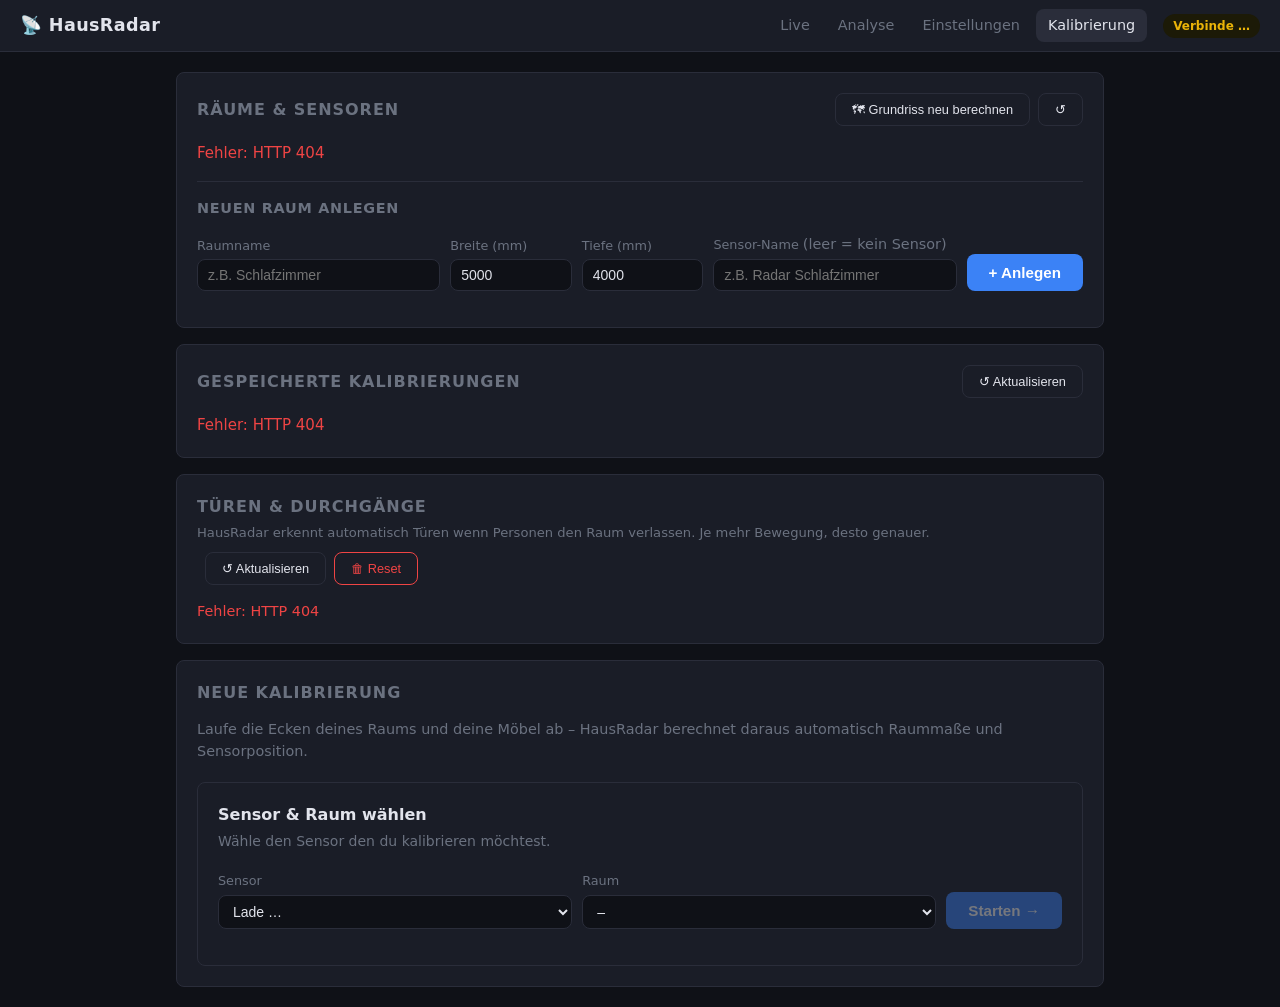
==== commit 826c4eaa: "v1.2.0 – Automatische Türerkennung aus Bewegungsmustern Neue Funktion: HausRadar erkennt Türen und D" ====
--- a/web/calibrate.html
+++ b/web/calibrate.html
@@ -92,6 +92,36 @@
     </section>
 
     <!-- ══════════════════════════════════════════════════════════ -->
+    <!-- Automatische Türerkennung                                 -->
+    <!-- ══════════════════════════════════════════════════════════ -->
+    <section class="card" id="door-detection-section">
+      <div style="display:flex;align-items:center;justify-content:space-between;
+                  margin-bottom:16px;flex-wrap:wrap;gap:10px">
+        <div>
+          <h2 style="margin:0">TÜREN &amp; DURCHGÄNGE</h2>
+          <p class="muted" style="margin:4px 0 0;font-size:.82rem">
+            HausRadar erkennt automatisch Türen wenn Personen den Raum verlassen.
+            Je mehr Bewegung, desto genauer.
+          </p>
+        </div>
+        <div style="display:flex;gap:8px;align-items:center">
+          <span id="door-stats" class="muted" style="font-size:.8rem"></span>
+          <button class="btn-secondary" id="btn-refresh-doors" style="font-size:.8rem">
+            ↺ Aktualisieren
+          </button>
+          <button class="btn-secondary" id="btn-clear-door-events"
+                  style="font-size:.8rem;color:var(--red);border-color:var(--red)"
+                  title="Alle gesammelten Messdaten löschen und neu starten">
+            🗑 Reset
+          </button>
+        </div>
+      </div>
+      <div id="door-suggestions-body">
+        <p class="muted">Lade …</p>
+      </div>
+    </section>
+
+    <!-- ══════════════════════════════════════════════════════════ -->
     <!-- Neue Kalibrierung                                         -->
     <!-- ══════════════════════════════════════════════════════════ -->
     <section class="card">
--- a/web/styles.css
+++ b/web/styles.css
@@ -774,6 +774,34 @@
 .resources-list a:hover { text-decoration: underline; }
 
 .error-text { color: var(--red); }
+
+/* ===== Tür-Kandidaten ===== */
+.door-candidate {
+  background: var(--surface);
+  border: 1px solid var(--border);
+  border-radius: var(--radius);
+  padding: 12px 16px;
+  margin-bottom: 10px;
+  transition: opacity .3s, background .3s, border-color .3s;
+}
+
+.door-candidate__header {
+  display: flex;
+  align-items: center;
+  gap: 10px;
+  flex-wrap: wrap;
+}
+
+.door-candidate__icon {
+  font-size: 1.3rem;
+  flex-shrink: 0;
+}
+
+.door-candidate__meta {
+  margin-top: 6px;
+  font-size: .8rem;
+  color: var(--muted);
+}
 
 /* ===== Provisioning Guide ===== */
 .prov-select {
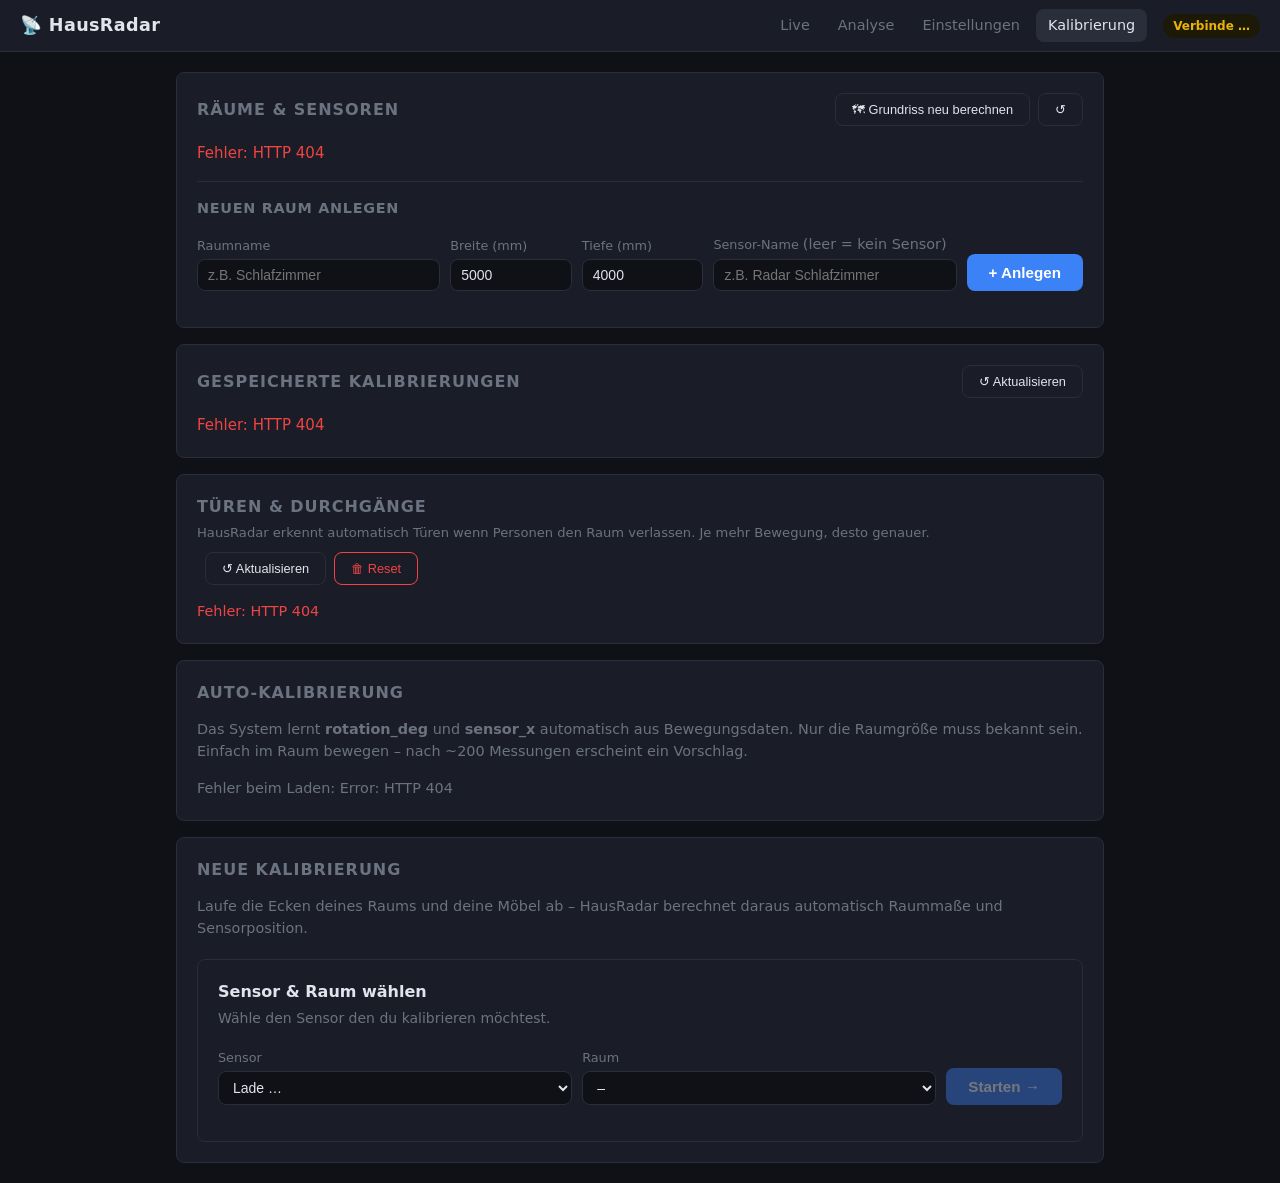
==== commit 746b5308: "feat: M21 – Auto-Kalibrierung aus Bewegungsdaten (v1.5.2) Der Sensor kalibriert sich selbst: rotatio" ====
--- a/web/calibrate.html
+++ b/web/calibrate.html
@@ -122,6 +122,20 @@
     </section>
 
     <!-- ══════════════════════════════════════════════════════════ -->
+    <!-- Auto-Kalibrierung                                         -->
+    <!-- ══════════════════════════════════════════════════════════ -->
+    <section class="card" id="auto-cal-section">
+      <h2>AUTO-KALIBRIERUNG</h2>
+      <p class="muted" style="margin-bottom:16px">
+        Das System lernt <strong>rotation_deg</strong> und <strong>sensor_x</strong>
+        automatisch aus Bewegungsdaten. Nur die Raumgröße muss bekannt sein.<br>
+        Einfach im Raum bewegen – nach ~200 Messungen erscheint ein Vorschlag.
+      </p>
+      <div id="auto-cal-list">
+        <p class="muted">Lade …</p>
+      </div>
+    </section>
+
     <!-- Neue Kalibrierung                                         -->
     <!-- ══════════════════════════════════════════════════════════ -->
     <section class="card">
@@ -167,6 +181,11 @@
   </main>
 
   <script src="api.js"></script>
-  <script src="calibrate.js"></script>
+  <script src="calibrate-core.js"></script>
+  <script src="calibrate-wizard.js"></script>
+  <script src="calibrate-overview.js"></script>
+  <script src="calibrate-editors.js"></script>
+  <script src="calibrate-rooms.js"></script>
+  <script src="calibrate-auto.js"></script>
 </body>
 </html>
--- a/web/styles.css
+++ b/web/styles.css
@@ -252,6 +252,49 @@
   margin-top: 4px;
 }
 
+/* ===== Raumform-Editor ===== */
+.shape-editor-overlay {
+  position: fixed;
+  inset: 0;
+  background: rgba(0,0,0,.7);
+  display: flex;
+  align-items: center;
+  justify-content: center;
+  z-index: 300;
+  padding: 16px;
+}
+
+.shape-editor-modal {
+  background: var(--surface);
+  border: 1px solid var(--border);
+  border-radius: var(--radius);
+  padding: 20px;
+  max-width: 540px;
+  width: 100%;
+  max-height: calc(100vh - 32px);
+  overflow: auto;
+}
+
+.shape-editor-title {
+  font-size: 1rem;
+  font-weight: 700;
+  display: flex;
+  align-items: center;
+  justify-content: space-between;
+  margin-bottom: 10px;
+}
+
+.shape-editor-close {
+  background: none;
+  border: none;
+  color: var(--muted);
+  font-size: 1rem;
+  cursor: pointer;
+  padding: 2px 6px;
+  border-radius: 4px;
+}
+.shape-editor-close:hover { color: var(--text); }
+
 /* Identifizier-Modal */
 .identify-overlay {
   position: fixed;
@@ -378,6 +421,7 @@
   stroke: #4b5563;
   stroke-width: .7;
   stroke-dasharray: 3 2;
+  pointer-events: none;
 }
 .zone-label {
   font: 6.5px/1 system-ui, sans-serif;
@@ -413,6 +457,38 @@
   fill: none;
   stroke-width: 1;
   opacity: .40;
+}
+
+/* ===== Gelernte Verbindungen ===== */
+
+.conn-line {
+  stroke:       #f59e0b;
+  stroke-width: 2;
+  fill:         none;
+}
+.conn-line--confirmed {
+  stroke-width: 2.5;
+}
+.conn-badge-bg {
+  fill: #1a1f2e;
+  stroke: #f59e0b;
+  stroke-width: .8;
+  opacity: .9;
+}
+.conn-badge {
+  fill:       #f59e0b;
+  font-size:  7px;
+  font-family: var(--font-mono, monospace);
+}
+
+/* ===== Transit-Animation ===== */
+
+.transit-dot {
+  fill:         #fff;
+  stroke:       #f59e0b;
+  stroke-width: 2;
+  filter:       url(#fp-glow);
+  opacity:      .9;
 }
 
 /* ===== Floorplan Edit-Modus ===== */
@@ -797,10 +873,19 @@
   flex-shrink: 0;
 }
 
+.door-candidate__body {
+  display: flex;
+  gap: 14px;
+  align-items: flex-start;
+  margin-top: 10px;
+  padding-top: 10px;
+  border-top: 1px solid var(--border);
+}
+
 .door-candidate__meta {
-  margin-top: 6px;
-  font-size: .8rem;
-  color: var(--muted);
+  font-size: .82rem;
+  color: var(--muted);
+  line-height: 1.6;
 }
 
 /* ===== Provisioning Guide ===== */
@@ -816,26 +901,6 @@
 }
 .prov-select:focus { outline: 2px solid var(--accent); }
 
-.code-block {
-  display: block;
-  background: #0a0d14;
-  border: 1px solid var(--border);
-  border-radius: 5px;
-  padding: 8px 12px;
-  font-family: monospace;
-  font-size: .8rem;
-  color: #93c5fd;
-  margin: 6px 0;
-  white-space: pre;
-}
-
-.prov-ssid {
-  display: inline-block;
-  margin: 6px 0;
-  font-size: 1rem;
-  color: var(--text);
-}
-
 .prov-guide-header {
   font-size: .875rem;
   color: var(--muted);
@@ -844,57 +909,105 @@
   border-bottom: 1px solid var(--border);
 }
 
-.prov-steps { display: flex; flex-direction: column; gap: 14px; }
-
-.prov-step {
-  display: flex;
-  gap: 14px;
+/* Pre-fill form */
+.prov-prefill {
+  display: flex;
+  flex-direction: column;
+  gap: 10px;
+}
+
+.prov-prefill__row {
+  display: flex;
+  align-items: center;
+  gap: 12px;
+}
+
+.prov-prefill__label {
+  flex: 0 0 160px;
+  font-size: .8rem;
+  color: var(--muted);
+}
+
+.prov-prefill__input {
+  flex: 1;
+  background: var(--surface);
+  color: var(--text);
+  border: 1px solid var(--border);
+  border-radius: 6px;
+  padding: 7px 10px;
+  font-size: .9rem;
+  min-width: 0;
+}
+.prov-prefill__input:focus {
+  outline: 2px solid var(--accent);
+  border-color: var(--accent);
+}
+
+.prov-prefill__row--ro .prov-prefill__value {
+  flex: 1;
+  font-size: .88rem;
+  color: var(--text);
+  opacity: .75;
+}
+
+/* QR code result */
+.prov-qr-box {
+  display: flex;
+  gap: 20px;
   align-items: flex-start;
+  padding: 16px;
+  background: var(--surface);
+  border: 1px solid var(--border);
+  border-radius: 8px;
+}
+.prov-qr-box img {
+  flex-shrink: 0;
+  border-radius: 6px;
+  background: #fff;
+}
+.prov-qr-info {
+  font-size: .85rem;
+  line-height: 1.6;
+}
+
+/* Compact step list */
+.prov-steps-compact {
+  display: flex;
+  flex-direction: column;
+  gap: 12px;
+  margin-top: 22px;
+}
+
+.prov-step-compact {
+  display: flex;
+  gap: 12px;
+  align-items: flex-start;
+  font-size: .84rem;
+  color: var(--muted);
 }
 
 .prov-step__num {
   flex-shrink: 0;
-  width: 28px; height: 28px;
+  width: 24px; height: 24px;
   background: var(--accent);
   color: #fff;
   border-radius: 50%;
   display: flex; align-items: center; justify-content: center;
-  font-weight: 700; font-size: .85rem;
-  margin-top: 2px;
-}
-
-.prov-step__title {
-  font-weight: 600;
-  margin-bottom: 4px;
-  font-size: .95rem;
-}
-
-.prov-step__text {
-  font-size: .845rem;
-  color: var(--muted);
-  line-height: 1.65;
-}
-
-.prov-table {
-  margin-top: 8px;
-  border-collapse: collapse;
-  font-size: .82rem;
-}
-.prov-table td {
-  padding: 3px 10px 3px 0;
-  vertical-align: middle;
-}
-.prov-table td:first-child {
-  color: var(--muted);
-  min-width: 140px;
-}
-
-.prov-id {
-  background: var(--border);
-  border-radius: 3px;
-  padding: 1px 6px;
-  font-size: .82rem;
-  color: var(--text);
+  font-weight: 700; font-size: .8rem;
+  margin-top: 1px;
+}
+
+.code-block {
+  display: block;
+  background: #0a0d14;
+  border: 1px solid var(--border);
+  border-radius: 5px;
+  padding: 7px 12px;
+  font-family: monospace;
+  font-size: .78rem;
+  color: #93c5fd;
+  margin: 5px 0 0;
+  white-space: pre;
 }
 
 .btn-copy {
@@ -904,21 +1017,14 @@
   color: var(--muted);
   cursor: pointer;
   font-size: .75rem;
-  padding: 1px 5px;
+  padding: 2px 7px;
   margin-left: 4px;
   transition: color .15s, border-color .15s;
 }
 .btn-copy:hover { color: var(--accent); border-color: var(--accent); }
 
-.prov-hint {
-  display: inline-block;
-  margin-top: 6px;
-  font-size: .78rem;
-  color: var(--muted);
-}
-
 .prov-reset-hint {
-  margin-top: 16px;
+  margin-top: 18px;
   padding: 10px 14px;
   background: #1c1a0a;
   border: 1px solid #4a3a0a;
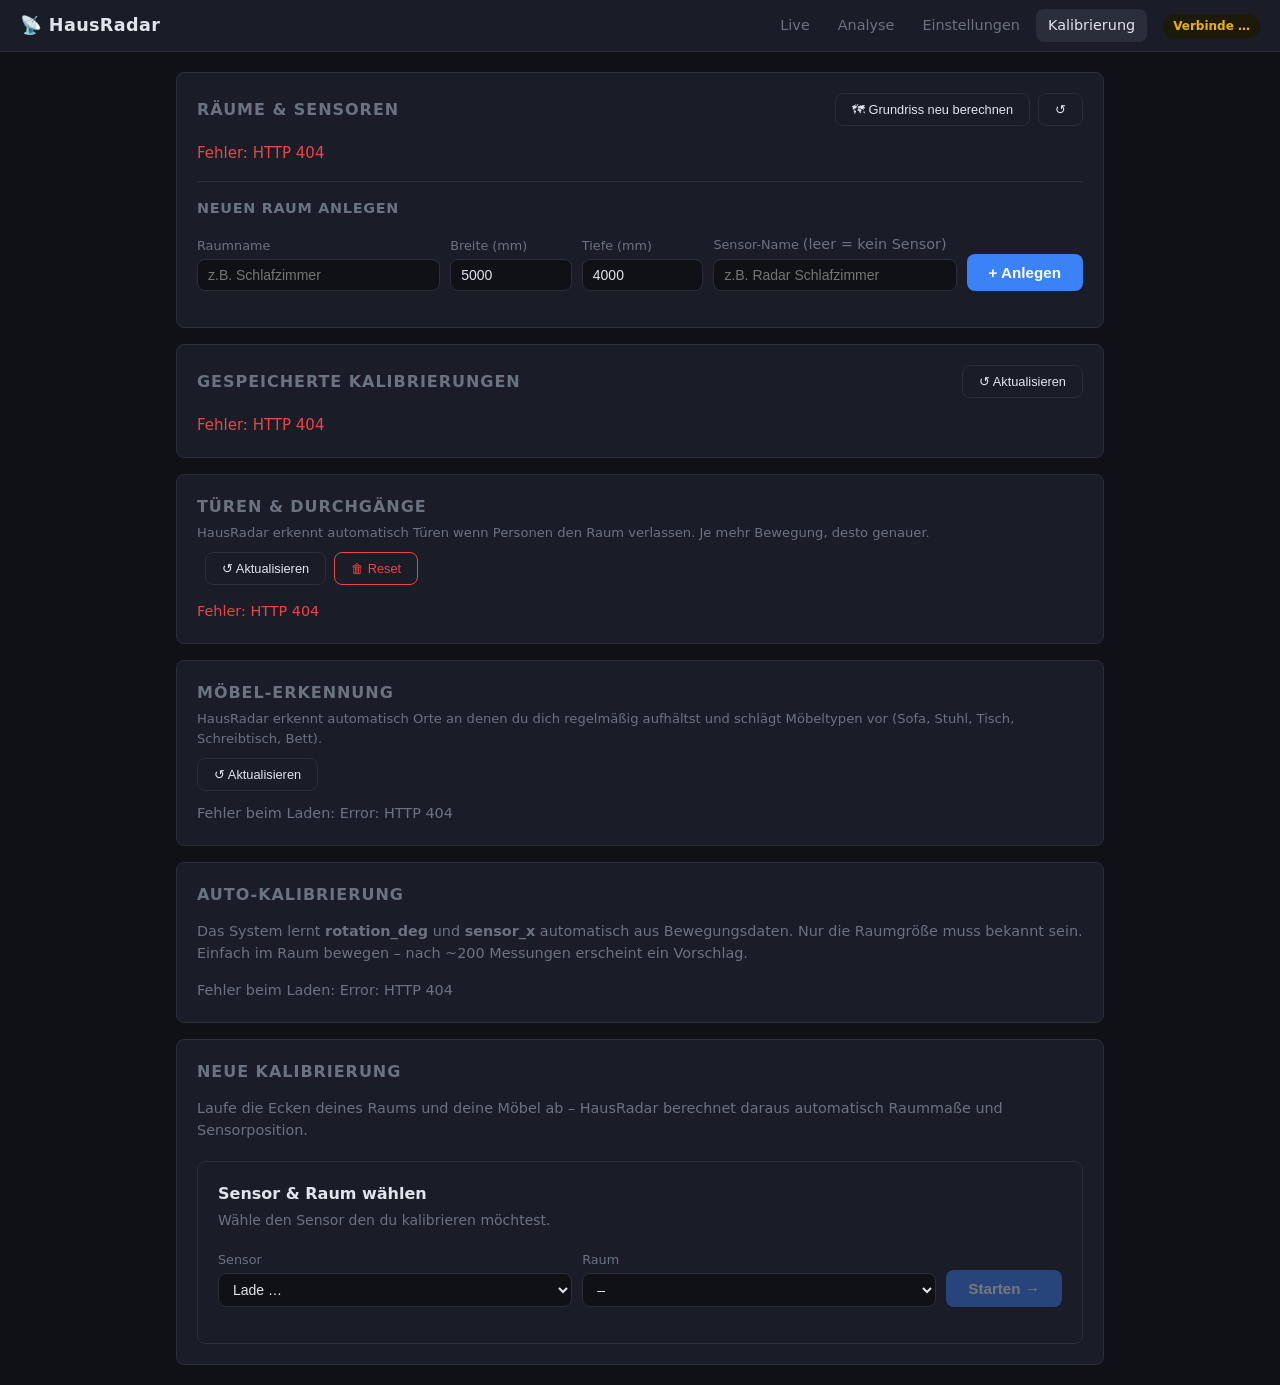
==== commit 43f04172: "feat: M22 – Möbel-Erkennung aus Verweilmustern (v1.6.0) Erkennt automatisch Möbelstücke (Sofa, Stuhl" ====
--- a/web/calibrate.html
+++ b/web/calibrate.html
@@ -122,6 +122,28 @@
     </section>
 
     <!-- ══════════════════════════════════════════════════════════ -->
+    <!-- Möbel-Erkennung (M22)                                     -->
+    <!-- ══════════════════════════════════════════════════════════ -->
+    <section class="card" id="furniture-section">
+      <div style="display:flex;align-items:center;justify-content:space-between;
+                  margin-bottom:12px;flex-wrap:wrap;gap:10px">
+        <div>
+          <h2 style="margin:0">MÖBEL-ERKENNUNG</h2>
+          <p class="muted" style="margin:4px 0 0;font-size:.82rem">
+            HausRadar erkennt automatisch Orte an denen du dich regelmäßig aufhältst
+            und schlägt Möbeltypen vor (Sofa, Stuhl, Tisch, Schreibtisch, Bett).
+          </p>
+        </div>
+        <button class="btn-secondary" id="btn-refresh-furniture" style="font-size:.8rem">
+          ↺ Aktualisieren
+        </button>
+      </div>
+      <div id="furniture-zones-body">
+        <p class="muted">Lade …</p>
+      </div>
+    </section>
+
+    <!-- ══════════════════════════════════════════════════════════ -->
     <!-- Auto-Kalibrierung                                         -->
     <!-- ══════════════════════════════════════════════════════════ -->
     <section class="card" id="auto-cal-section">
@@ -187,5 +209,9 @@
   <script src="calibrate-editors.js"></script>
   <script src="calibrate-rooms.js"></script>
   <script src="calibrate-auto.js"></script>
+  <script src="calibrate-furniture.js"></script>
+  <script>
+    document.getElementById("btn-refresh-furniture")?.addEventListener("click", renderFurnitureList);
+  </script>
 </body>
 </html>
--- a/web/styles.css
+++ b/web/styles.css
@@ -489,6 +489,18 @@
   stroke-width: 2;
   filter:       url(#fp-glow);
   opacity:      .9;
+}
+
+/* ===== Dwell-Zonen (Möbel-Heatmap) ===== */
+
+.dwell-zone {
+  pointer-events: none;
+}
+
+.dwell-label {
+  fill:      var(--text-muted);
+  font-size: 6px;
+  pointer-events: none;
 }
 
 /* ===== Floorplan Edit-Modus ===== */
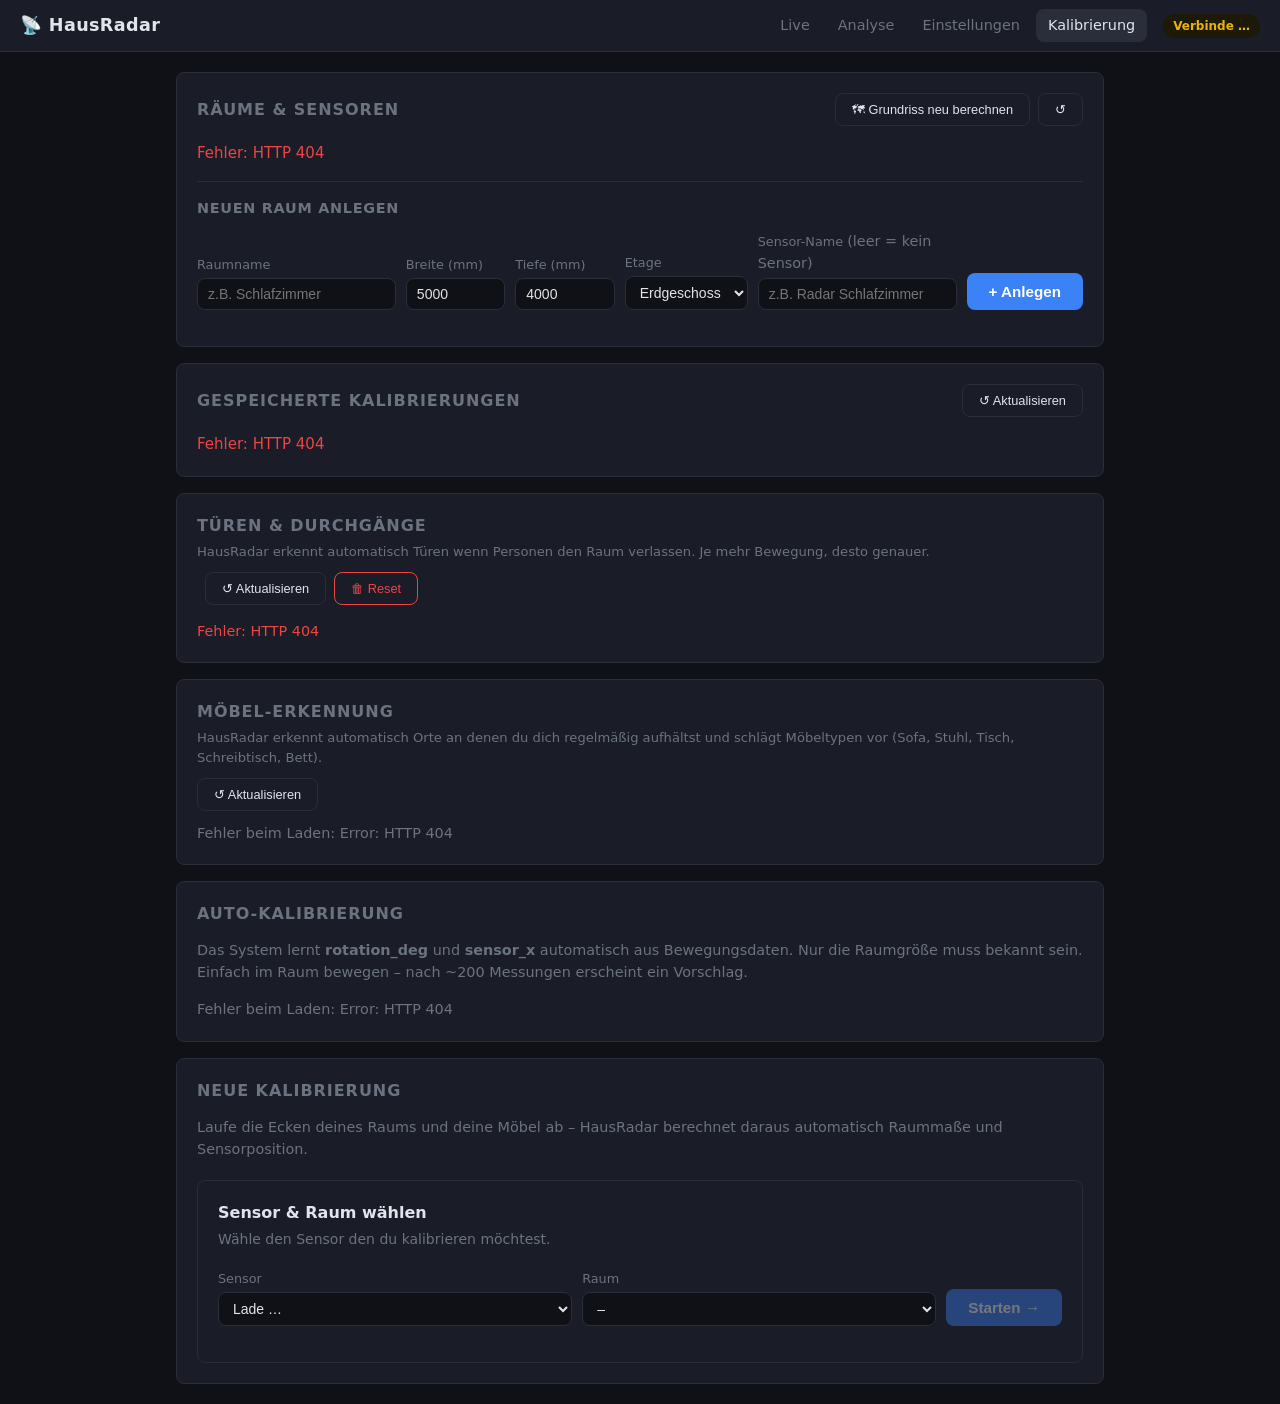
==== commit 2752af23: "feat: Etagen-Ansicht – Räume nach Stockwerk gruppiert nebeneinander - rooms.json: neues optionales F" ====
--- a/web/calibrate.html
+++ b/web/calibrate.html
@@ -46,7 +46,7 @@
         <h3 style="margin:0 0 12px;font-size:.9rem;text-transform:uppercase;
                    letter-spacing:.05em;color:var(--muted)">Neuen Raum anlegen</h3>
         <div class="add-furniture-form"
-             style="grid-template-columns:2fr 1fr 1fr 2fr auto;align-items:end">
+             style="grid-template-columns:2fr 1fr 1fr 1fr 2fr auto;align-items:end">
           <div class="form-group">
             <label class="form-label">Raumname</label>
             <input id="new-room-name" class="form-input" type="text"
@@ -61,6 +61,15 @@
             <label class="form-label">Tiefe (mm)</label>
             <input id="new-room-height" class="form-input" type="number"
                    value="4000" min="500" max="30000" step="100">
+          </div>
+          <div class="form-group">
+            <label class="form-label">Etage</label>
+            <select id="new-room-floor" class="form-input">
+              <option value="-1">Keller</option>
+              <option value="0" selected>Erdgeschoss</option>
+              <option value="1">1. Stock</option>
+              <option value="2">2. Stock</option>
+            </select>
           </div>
           <div class="form-group">
             <label class="form-label">Sensor-Name <span class="muted">(leer = kein Sensor)</span></label>
--- a/web/styles.css
+++ b/web/styles.css
@@ -397,15 +397,31 @@
 /* Hintergrund */
 .fp-bg { fill: #0a0d14; }
 
-/* Raumrechtecke */
+/* Raumflächen – kräftige, einheitliche Wände; Status dezent über Fläche+Wandfarbe */
 .room-rect {
+  stroke-width: 2.5;
+  stroke-linejoin: round;
+  transition: fill .35s ease, stroke .35s ease;
+}
+.room-idle    { fill: #10141d; stroke: #4b5563; }
+.room-active  { fill: rgba(34,197,94,.10);  stroke: #22c55e; }
+.room-recent  { fill: rgba(202,138,4,.08);  stroke: #a16207; }
+.room-offline { fill: rgba(239,68,68,.07);  stroke: #b91c1c; }
+
+/* Etagen-Überschriften + Trenner */
+.floor-label {
+  font: 700 8px/1 system-ui, -apple-system, sans-serif;
+  fill: #94a3b8;
+  letter-spacing: .08em;
+  text-transform: uppercase;
+  pointer-events: none;
+  user-select: none;
+}
+.floor-divider {
+  stroke: #1f2937;
   stroke-width: 1.5;
-  transition: fill .35s ease, stroke .35s ease, stroke-width .35s ease;
-}
-.room-idle    { fill: #111827; stroke: #374151; }
-.room-active  { fill: #052e16; stroke: #22c55e; stroke-width: 2; }
-.room-recent  { fill: #1c1305; stroke: #ca8a04; }
-.room-offline { fill: #1c0505; stroke: #ef4444; }
+  stroke-dasharray: 6 5;
+}
 
 /* Raumname */
 .room-label {
@@ -491,16 +507,68 @@
   opacity:      .9;
 }
 
+/* ===== Kalibrierungsphasen (M24) ===== */
+
+/* none: kaum sichtbar – kein Signal vom Sensor */
+[data-cal-phase="none"] {
+  opacity: 0.30;
+}
+[data-cal-phase="none"] .room-rect {
+  stroke-dasharray: 8 5;
+}
+
+/* learning: gestrichelt, langsam pulsierend */
+[data-cal-phase="learning"] {
+  opacity: 0.65;
+  animation: cal-pulse 3s ease-in-out infinite;
+}
+[data-cal-phase="learning"] .room-rect {
+  stroke-dasharray: 5 3;
+}
+
+/* improving: leicht gedämpft, sehr weicher Puls */
+[data-cal-phase="improving"] {
+  animation: cal-pulse 6s ease-in-out infinite;
+}
+[data-cal-phase="improving"] .room-rect {
+  stroke-dasharray: 2 2;
+}
+
+/* confident: normal (kein Override nötig) */
+[data-cal-phase="confident"] .room-cal-hint {
+  display: none;
+}
+
+@keyframes cal-pulse {
+  0%, 100% { opacity: 1;    }
+  50%       { opacity: 0.6; }
+}
+
+.room-cal-hint {
+  fill:            var(--text-muted);
+  font-size:       8px;
+  pointer-events:  none;
+  opacity:         0.55;
+  font-style:      italic;
+}
+
+/* Toast-Variante für Kalibrierungs-Updates (grün) */
+.fp-toast--cal {
+  background:   #0f2318;
+  border-color: #22c55e;
+  color:        #22c55e;
+}
+
 /* ===== Dwell-Zonen (Möbel-Heatmap) ===== */
 
 .dwell-zone {
-  pointer-events: none;
-}
-
-.dwell-label {
-  fill:      var(--text-muted);
-  font-size: 6px;
-  pointer-events: none;
+  pointer-events: all;
+  cursor: default;
+  transition: opacity 0.3s;
+}
+.dwell-zone:hover {
+  opacity: 1.5; /* Browser clampt auf 1 – macht Hover etwas sichtbarer */
+  filter: brightness(1.4);
 }
 
 /* ===== Floorplan Edit-Modus ===== */
@@ -514,6 +582,11 @@
 }
 .card-header-row h2 {
   margin-bottom: 0;
+}
+/* Button-Gruppe rechts im Grundriss-Header (Overlay-Toggle + Layout bearbeiten) */
+.fp-header-actions {
+  display: flex;
+  gap: 8px;
 }
 
 /* Draggable-Gruppen im Edit-Modus */
@@ -1046,21 +1119,27 @@
   line-height: 1.6;
 }
 
-/* ===== Türen im Grundriss ===== */
+/* ===== Türen im Grundriss =====
+   Eine Tür ist eine ÖFFNUNG: der door-gap stanzt die Wandlinie aus,
+   das door-symbol deutet die Schwelle dezent an. */
 .door-gap    { fill: #0a0d14; }   /* Hintergrundfarbe – überdeckt Wandlinie */
 .door-symbol {
-  fill: none;
+  fill: rgba(129,140,248,.08);
   stroke: #6366f1;
-  stroke-width: 1;
-  stroke-dasharray: 2 1;
-  opacity: .85;
+  stroke-width: .8;
+  stroke-dasharray: 2.5 1.5;
+  opacity: .75;
 }
 .door-label {
   font: 5px/1 system-ui, sans-serif;
   fill: #818cf8;
+  opacity: 0;                      /* nur bei Hover einblenden – ruhiges Bild */
+  transition: opacity .2s ease;
   pointer-events: none;
   user-select: none;
 }
+[data-drag="door"]:hover .door-label,
+.fp-edit-mode .door-label { opacity: .95; }
 
 /* ===== Möbel im Grundriss ===== */
 .furniture-rect {
